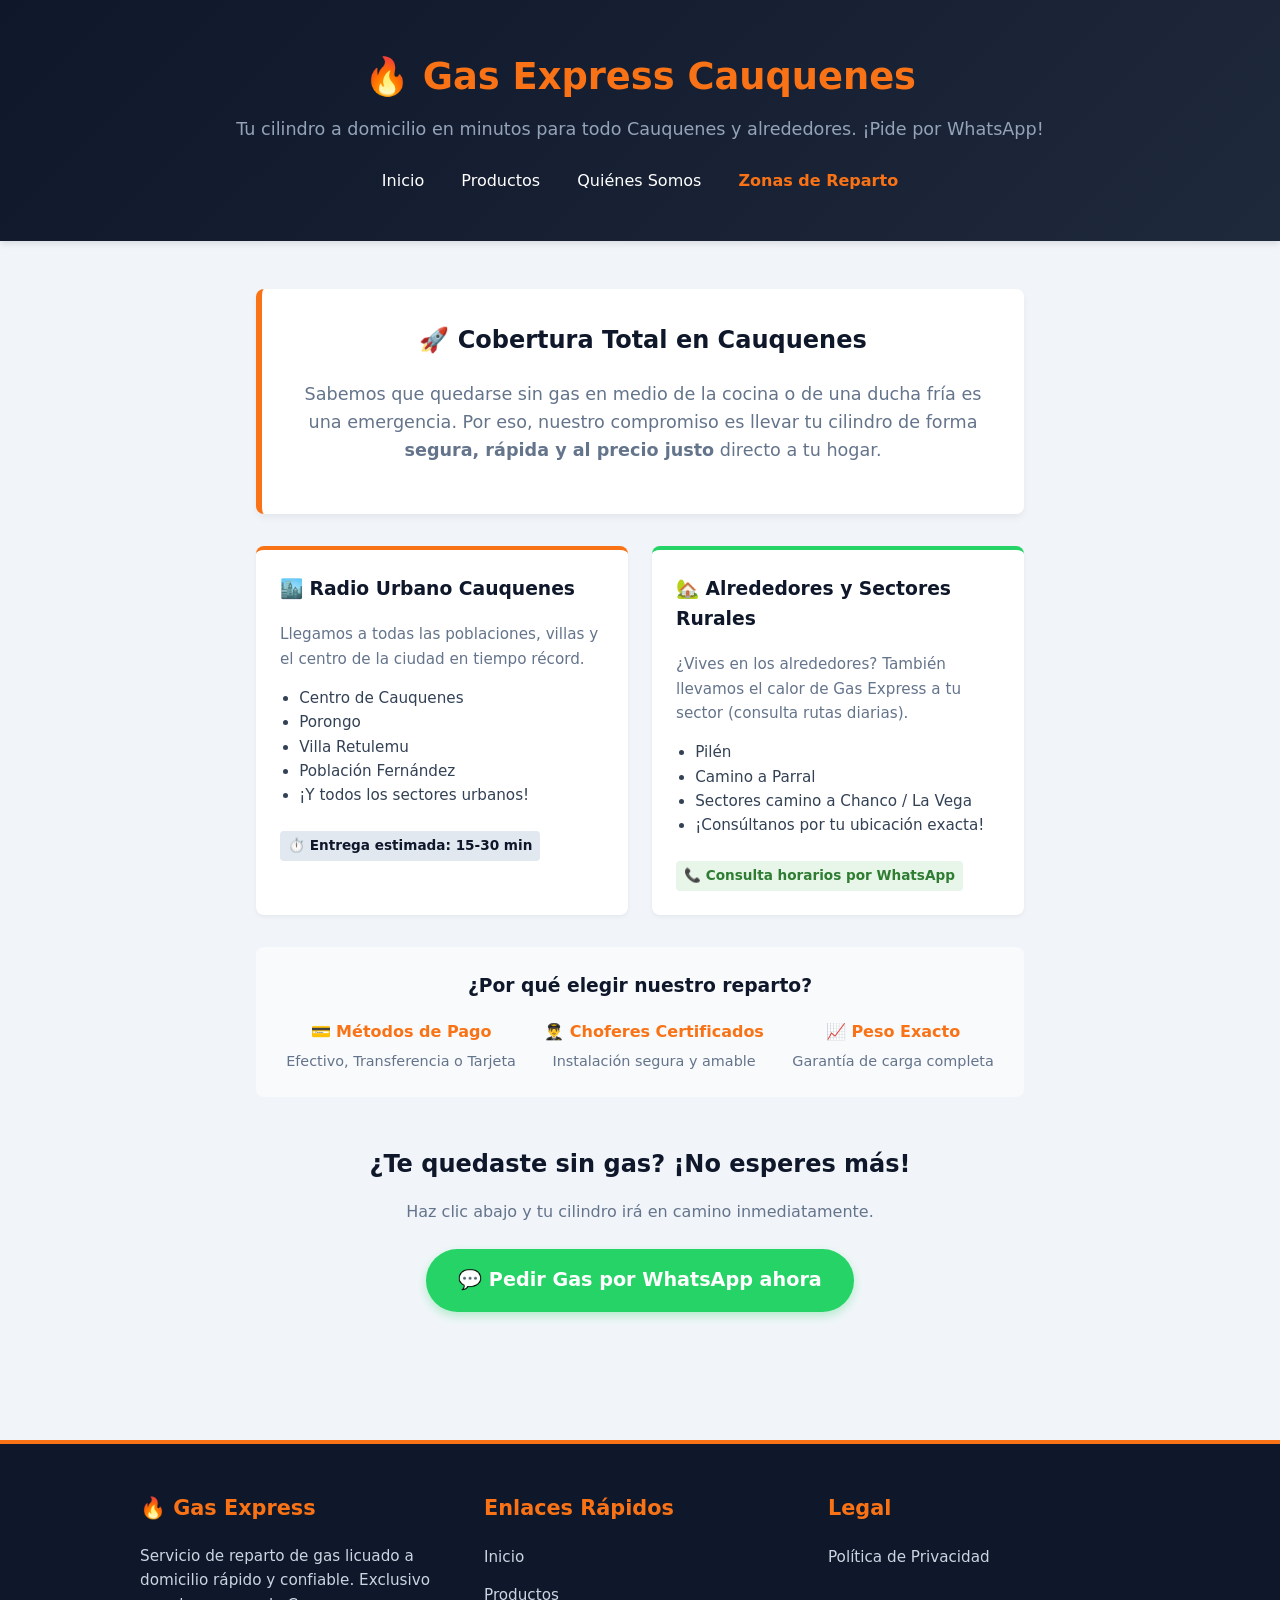
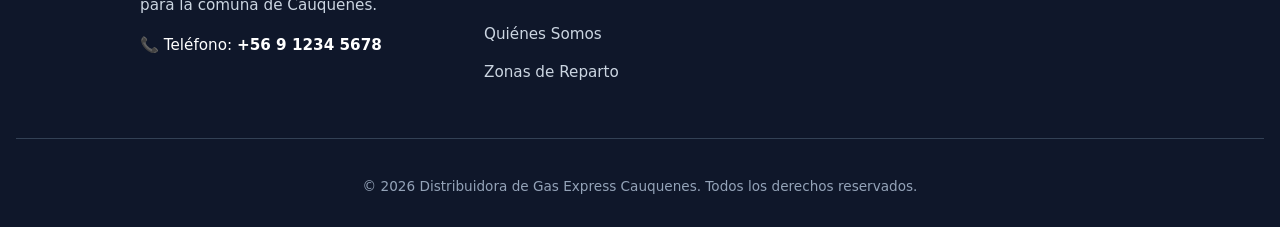
==== cauquenes.html @ a6c8bba9 "initial commit" ====
<!DOCTYPE html>
<html lang="es">
<head>
    <meta charset="UTF-8">
    <meta name="viewport" content="width=device-width, initial-scale=1.0">
    <title>Gas Express - Reparto a Domicilio en Cauquenes</title>
    <link rel="stylesheet" href="styles.css">
</head>
<body>

    <header>
        <h1>🔥 Gas Express Cauquenes</h1>
        <p>Tu cilindro a domicilio en minutos para todo Cauquenes y alrededores. ¡Pide por WhatsApp!</p>
        
        <nav class="main-nav">
            <a href="index.html" class="nav-link">Inicio</a>
            <a href="productos.html" class="nav-link">Productos</a>
            <a href="nosotros.html" class="nav-link">Quiénes Somos</a>
            <a href="cauquenes.html" class="nav-link active">Zonas de Reparto</a>
        </nav>
    </header>

    <div class="container section-container">
        
        <!-- Sección 1: Propuesta de valor de reparto -->
        <div class="product-card promo-card">
            <h2>🚀 Cobertura Total en Cauquenes</h2>
            <p>
                Sabemos que quedarse sin gas en medio de la cocina o de una ducha fría es una emergencia. Por eso, nuestro compromiso es llevar tu cilindro de forma <strong>segura, rápida y al precio justo</strong> directo a tu hogar.
            </p>
        </div>

        <!-- Sección 2: Cuadrícula de Zonas -->
        <div class="zones-grid">
            
            <!-- Zona Urbana -->
            <div class="zone-card zone-urban">
                <h3>🏙️ Radio Urbano Cauquenes</h3>
                <p>Llegamos a todas las poblaciones, villas y el centro de la ciudad en tiempo récord.</p>
                <ul class="zone-list">
                    <li>Centro de Cauquenes</li>
                    <li>Porongo</li>
                    <li>Villa Retulemu</li>
                    <li>Población Fernández</li>
                    <li>¡Y todos los sectores urbanos!</li>
                </ul>
                <span class="badge badge-gray">⏱️ Entrega estimada: 15-30 min</span>
            </div>

            <!-- Zonas Rurales -->
            <div class="zone-card zone-rural">
                <h3>🏡 Alrededores y Sectores Rurales</h3>
                <p>¿Vives en los alrededores? También llevamos el calor de Gas Express a tu sector (consulta rutas diarias).</p>
                <ul class="zone-list">
                    <li>Pilén</li>
                    <li>Camino a Parral</li>
                    <li>Sectores camino a Chanco / La Vega</li>
                    <li>¡Consúltanos por tu ubicación exacta!</li>
                </ul>
                <span class="badge badge-green">📞 Consulta horarios por WhatsApp</span>
            </div>

        </div>

        <!-- Sección 3: Beneficios Rápidos -->
        <div class="benefits-panel">
            <h3>¿Por qué elegir nuestro reparto?</h3>
            <div class="benefits-box">
                <div class="benefit-item">
                    <h4>💳 Métodos de Pago</h4>
                    <p>Efectivo, Transferencia o Tarjeta</p>
                </div>
                <div class="benefit-item">
                    <h4>👨‍✈️ Choferes Certificados</h4>
                    <p>Instalación segura y amable</p>
                </div>
                <div class="benefit-item">
                    <h4>📈 Peso Exacto</h4>
                    <p>Garantía de carga completa</p>
                </div>
            </div>
        </div>

        <!-- Sección 4: Llamado a la acción -->
        <div class="cta-section">
            <h2>¿Te quedaste sin gas? ¡No esperes más!</h2>
            <p>Haz clic abajo y tu cilindro irá en camino inmediatamente.</p>
            <a href="https://wa.me/56912345678?text=Hola,%20quiero%20pedir%20un%20cilindro%20en%20Cauquenes" target="_blank" class="wsp-cta-btn">
                💬 Pedir Gas por WhatsApp ahora
            </a>
        </div>

    </div>

    <script src="script.js"></script>

    <!-- PIE DE PÁGINA -->
    <footer class="site-footer">
        <div class="footer-container">
            
            <!-- Columna 1: Información de la Empresa -->
            <div class="footer-column">
                <h3>🔥 Gas Express</h3>
                <p>Servicio de reparto de gas licuado a domicilio rápido y confiable. Exclusivo para la comuna de Cauquenes.</p>
                <p class="footer-phone">📞 Teléfono: <strong>+56 9 1234 5678</strong></p>
            </div>

            <!-- Columna 2: Navegación -->
            <div class="footer-column">
                <h3>Enlaces Rápidos</h3>
                <ul>
                    <li><a href="index.html">Inicio</a></li>
                    <li><a href="productos.html">Productos</a></li>
                    <li><a href="nosotros.html">Quiénes Somos</a></li>
                    <li><a href="cauquenes.html">Zonas de Reparto</a></li>
                </ul>
            </div>

            <!-- Columna 3: Legal -->
            <div class="footer-column">
                <h3>Legal</h3>
                <ul>
                    <li><a href="privacidad.html">Política de Privacidad</a></li>
                </ul>
            </div>

        </div>

        <!-- Barra inferior de derechos -->
        <div class="footer-bottom">
            <p>&copy; 2026 Distribuidora de Gas Express Cauquenes. Todos los derechos reservados.</p>
        </div>
    </footer>
</body>
</html>
---- styles.css ----
/* ==========================================================================
   1. RESET BÁSICO Y CONFIGURACIÓN GLOBAL
   ========================================================================== */
*, *::before, *::after {
    box-shadow: none;
    box-sizing: border-box;
}

body {
    font-family: 'Segoe UI', system-ui, -apple-system, sans-serif;
    margin: 0;
    padding: 0;
    background-color: #f1f5f9;
    color: #334155;
    line-height: 1.6;
}

/* ==========================================================================
   2. ESTRUCTURA Y CONTENEDORES
   ========================================================================== */
.container,
.section-container,
.container-privacy {
    margin-right: auto;
    margin-left: auto;
    padding: 0 1.5rem;
}

.container { max-width: 900px; margin-top: 2rem; margin-bottom: 2rem; }
.section-container { max-width: 800px; padding: 1rem; }
.container-privacy { max-width: 800px; margin-top: 2rem; margin-bottom: 2rem; padding: 0 1rem; }

/* ==========================================================================
   3. CABECERA (HEADER) Y NAVEGACIÓN
   ========================================================================== */
header,
.site-header {
    background: linear-gradient(135deg, #0f172a, #1e293b);
    color: #ffffff;
    text-align: center;
    box-shadow: 0 4px 6px -1px rgba(0, 0, 0, 0.1);
}

header { padding: 3rem 1rem; }
.site-header { padding: 2rem 1rem; }

header h1,
.site-header h1 {
    margin: 0;
    color: #f97316; /* Naranja corporativo */
}

header h1 { font-size: 2.3rem; }
.site-header h1 { font-size: 2rem; }

header p {
    margin: 0.5rem 0 0 0;
    color: #94a3b8;
    font-size: 1.1rem;
}

/* Menús de Navegación Unificados */
.main-nav,
.site-nav {
    margin-top: 1.5rem;
    text-align: center;
}

.main-nav { color: #ffffff; }

.nav-link,
.site-nav a {
    color: #ffffff;
    margin: 0 1rem;
    text-decoration: none;
    display: inline-block;
    vertical-align: middle;
    transition: color 0.2s ease;
}

.nav-link:hover,
.nav-link.active,
.site-nav a:hover {
    color: #f97316;
}

.nav-link.active {
    font-weight: bold;
}

/* ==========================================================================
   4. COMPONENTES DE REDES SOCIALES
   ========================================================================== */
.social-bar {
    background-color: #ffffff;
    padding: 1.2rem;
    border-radius: 12px;
    box-shadow: 0 1px 3px rgba(0, 0, 0, 0.05);
    margin-bottom: 2rem;
    text-align: center;
}

.social-bar p {
    margin: 0 0 0.75rem 0;
    font-weight: 700;
    color: #475569;
    font-size: 0.85rem;
    text-transform: uppercase;
    letter-spacing: 0.05em;
}

.social-btn {
    display: inline-block;
    margin: 0.25rem 0.5rem;
    padding: 0.6rem 1.5rem;
    border-radius: 30px;
    color: #ffffff;
    text-decoration: none;
    font-size: 0.95rem;
    font-weight: 600;
    transition: transform 0.2s;
}

.social-btn:hover {
    transform: translateY(-2px);
}

.btn-ws { background-color: #25d366; }
.btn-fb { background-color: #1877f2; }
.btn-ig { background-color: #e1306c; }

/* ==========================================================================
   5. CONTROLES Y BUSCADOR
   ========================================================================== */
.controls-section {
    background-color: #ffffff;
    padding: 1rem;
    border-radius: 12px;
    margin-bottom: 1.5rem;
    box-shadow: 0 1px 3px rgba(0, 0, 0, 0.05);
}

.search-box {
    width: 100%;
    padding: 0.8rem 1rem;
    border: 1px solid #cbd5e1;
    border-radius: 8px;
    font-size: 1rem;
    outline: none;
}

.search-box:focus {
    border-color: #f97316;
    box-shadow: 0 0 0 2px rgba(249, 115, 22, 0.2);
}

/* ==========================================================================
   6. TARJETAS DE PRODUCTO / PROMOCIONES
   ========================================================================== */
.product-card,
.promo-card,
.privacy-card {
    background-color: #ffffff;
    border-radius: 12px;
    padding: 1.5rem;
    margin-bottom: 1.5rem;
    border-left: 6px solid #f97316;
    box-shadow: 0 2px 4px rgba(0, 0, 0, 0.04);
}

.product-img {
    width: 100px;
    height: 100px;
    object-fit: contain;
    float: left;
    margin-right: 1.5rem;
    background-color: #f8fafc;
    border-radius: 8px;
    padding: 6px;
    border: 1px solid #e2e8f0;
}

.product-header {
    margin: 0 0 0.25rem 0;
    font-size: 1.4rem;
    color: #0f172a;
}

.product-desc {
    margin: 0 0 1rem 0;
    color: #64748b;
    font-size: 0.95rem;
}

.product-footer {
    margin-top: 1rem;
    border-top: 1px solid #f1f5f9;
    padding-top: 0.75rem;
}

.product-price {
    font-size: 1.5rem;
    font-weight: 700;
    color: #0f172a;
    display: inline-block;
    margin-top: 0.25rem;
}

.btn-buy {
    display: inline-block;
    background-color: #25d366;
    color: white;
    text-decoration: none;
    padding: 0.6rem 1.4rem;
    border-radius: 8px;
    font-weight: 700;
    box-shadow: 0 2px 4px rgba(37, 211, 102, 0.2);
}

.btn-buy:hover {
    background-color: #22c55e;
}

.clearfix::after {
    content: "";
    clear: both;
    display: table;
}

/* ==========================================================================
   7. PÁGINA DE COBERTURA (ZONAS DE REPARTO)
   ========================================================================== */
.promo-card {
    text-align: center;
    padding: 2rem;
    margin-bottom: 2rem;
    border-radius: 8px;
    box-shadow: 0 4px 6px rgba(0, 0, 0, 0.05);
}

.promo-card h2,
.zone-card h3,
.benefits-panel h3,
.cta-section h2,
.privacy-card h2,
.privacy-body h3 {
    color: #0f172a;
    margin-top: 0;
}

.promo-card p,
.zone-card p,
.cta-section p,
.privacy-intro {
    color: #64748b;
}

.promo-card p {
    font-size: 1.1rem;
    line-height: 1.6;
}

/* Rejilla de Zonas */
.zones-grid {
    display: grid;
    grid-template-columns: repeat(auto-fit, minmax(280px, 1fr));
    gap: 1.5rem;
    margin-bottom: 2rem;
}

.zone-card {
    background: #ffffff;
    padding: 1.5rem;
    border-radius: 8px;
    box-shadow: 0 2px 4px rgba(0, 0, 0, 0.05);
}

.zone-card p {
    font-size: 0.95rem;
}

.zone-urban { border-top: 4px solid #f97316; }
.zone-rural { border-top: 4px solid #25d366; }

.zone-list {
    color: #334155;
    padding-left: 1.2rem;
    font-size: 0.95rem;
    line-height: 1.6;
}

/* Badges / Etiquetas */
.badge {
    display: inline-block;
    padding: 0.25rem 0.5rem;
    border-radius: 4px;
    font-size: 0.85rem;
    font-weight: bold;
    margin-top: 0.5rem;
}

.badge-gray { background: #e2e8f0; color: #0f172a; }
.badge-green { background: #e8f5e9; color: #2e7d32; }

/* Panel de Beneficios y CTA */
.benefits-panel {
    background: #f8fafc;
    padding: 1.5rem;
    border-radius: 8px;
    margin-bottom: 2rem;
    text-align: center;
}

.benefits-box {
    display: flex;
    flex-wrap: wrap;
    justify-content: space-around;
    gap: 1rem;
    margin-top: 1rem;
}

.benefit-item h4 { margin: 0; color: #f97316; }
.benefit-item p { margin: 5px 0 0 0; font-size: 0.9rem; color: #64748b; }

.cta-section { text-align: center; margin: 3rem 0; }
.cta-section h2 { margin-bottom: 0.5rem; }
.cta-section p { margin-bottom: 1.5rem; }

.wsp-cta-btn {
    background-color: #25d366;
    color: white;
    text-decoration: none;
    padding: 1rem 2rem;
    font-size: 1.2rem;
    font-weight: bold;
    border-radius: 50px;
    display: inline-block;
    box-shadow: 0 4px 10px rgba(37, 211, 102, 0.3);
    transition: transform 0.2s, background-color 0.2s;
}

.wsp-cta-btn:hover {
    transform: scale(1.03);
    background-color: #20ba5a;
}

/* ==========================================================================
   8. PÁGINA DE PRIVACIDAD
   ========================================================================== */
.privacy-card { border-radius: 8px; box-shadow: 0 4px 6px -1px rgba(0,0,0,0.1); padding: 2rem; }
.privacy-card h2 { font-size: 1.8rem; }
.privacy-intro { line-height: 1.6; margin-bottom: 2rem; }
.privacy-divider { border: 0; border-top: 1px solid #e2e8f0; margin: 2rem 0; }
.privacy-body { color: #334155; line-height: 1.7; }
.privacy-body h3 { margin-top: 1.5rem; font-size: 1.3rem; }
.privacy-body ul { padding-left: 1.5rem; margin-bottom: 1.5rem; }
.privacy-body li { margin-bottom: 0.5rem; }
.privacy-footer { color: #94a3b8; font-size: 0.85rem; margin-top: 3rem; border-top: 1px solid #e2e8f0; padding-top: 1rem; }

/* ==========================================================================
   9. PANEL DE ADMINISTRACIÓN
   ========================================================================== */
.admin-section {
    background-color: #0f172a;
    color: #f8fafc;
    padding: 2rem;
    border-radius: 12px;
    margin-top: 4rem;
    box-shadow: 0 10px 15px -3px rgba(0, 0, 0, 0.2);
}

.admin-section h2 { margin-top: 0; color: #f97316; font-size: 1.5rem; }
.form-group { margin-bottom: 1.25rem; }
.form-group label { display: block; margin-bottom: 0.4rem; color: #94a3b8; font-size: 0.9rem; }

.form-control,
textarea {
    width: 100%;
    border-radius: 6px;
    border: 1px solid #334155;
    background-color: #1e293b;
    color: #f8fafc;
    font-size: 1rem;
}

.form-control { padding: 0.75rem; }

textarea {
    font-family: monospace;
    color: #38bdf8;
    height: 150px;
    padding: 1rem;
    resize: vertical;
}

.btn-admin {
    background-color: #f97316;
    color: white;
    border: none;
    padding: 0.75rem 1.5rem;
    font-weight: 600;
    border-radius: 6px;
    cursor: pointer;
    margin-right: 0.5rem;
    margin-bottom: 0.5rem;
}

.btn-admin:hover { background-color: #ea580c; }
.btn-secondary { background-color: #475569; }
.btn-secondary:hover { background-color: #334155; }

/* ==========================================================================
   10. PIE DE PÁGINA (FOOTER)
   ========================================================================== */
.site-footer {
    background-color: #0f172a;
    color: #ffffff;
    padding: 3rem 1rem 1rem 1rem;
    margin-top: 4rem;
    border-top: 4px solid #f97316;
}

.footer-container {
    display: flex;
    justify-content: space-between;
    flex-wrap: wrap;
    max-width: 1000px;
    margin: 0 auto;
    gap: 2rem;
}

.footer-column { flex: 1; min-width: 250px; }
.footer-column h3 { color: #f97316; margin-top: 0; margin-bottom: 1.2rem; font-size: 1.3rem; }
.footer-column p { color: #cbd5e1; font-size: 0.95rem; }
.footer-phone { margin-top: 1rem; color: #ffffff !important; }
.footer-column ul { list-style: none; padding: 0; margin: 0; }
.footer-column ul li { margin-bottom: 0.8rem; }

.footer-column ul li a {
    color: #cbd5e1;
    text-decoration: none;
    transition: color 0.2s ease;
    font-size: 0.95rem;
}

.footer-column ul li a:hover { color: #f97316; }
.footer-bottom { text-align: center; border-top: 1px solid #334155; margin-top: 2.5rem; padding-top: 1.5rem; font-size: 0.85rem; color: #94a3b8; }

/* ==========================================================================
   11. MEDIA QUERIES (RESPONSIVE DESIGN)
   ========================================================================== */
@media (max-width: 600px) {
    .footer-container {
        flex-direction: column;
        text-align: center;
    }
    .product-img {
        float: none;
        margin: 0 auto 1rem auto;
        display: block;
    }
    .btn-buy,
    .product-price {
        display: block;
        text-align: center;
    }
    .btn-buy {
        float: none;
        margin-top: 1rem;
    }
}
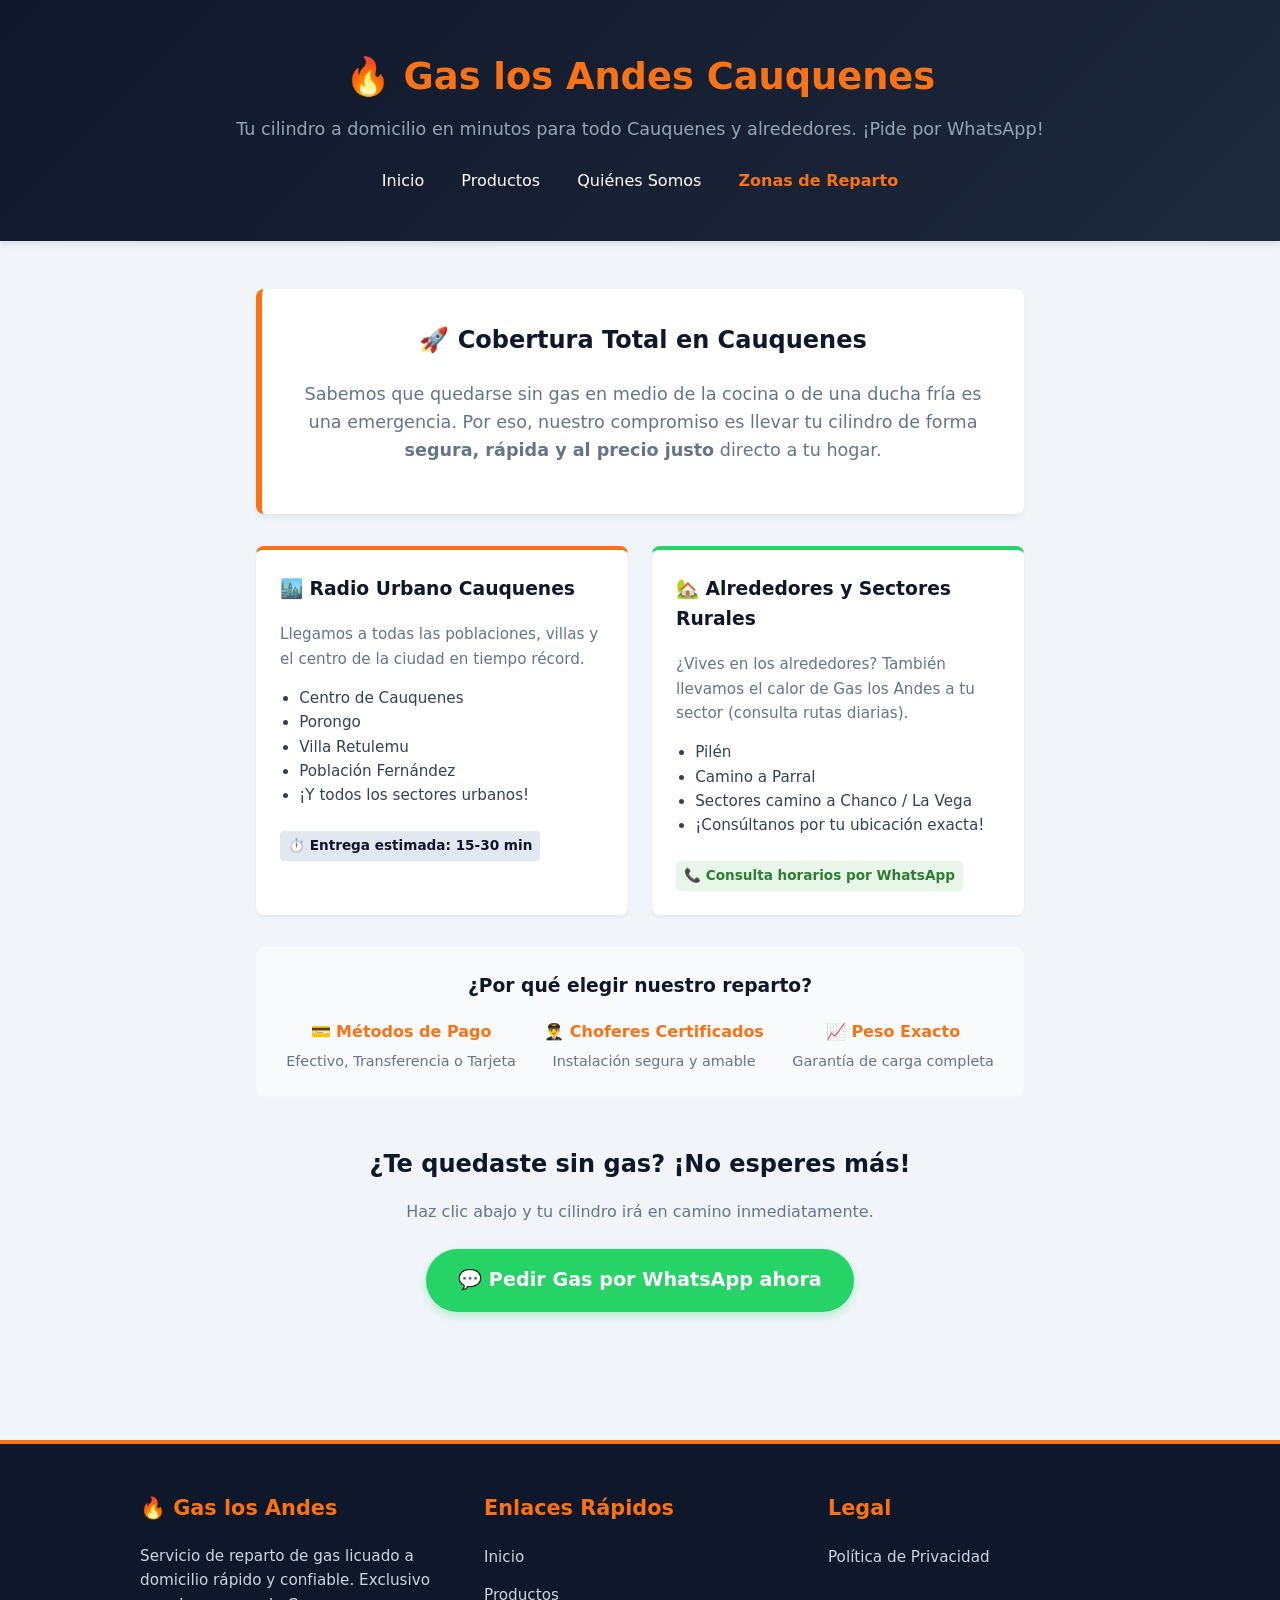
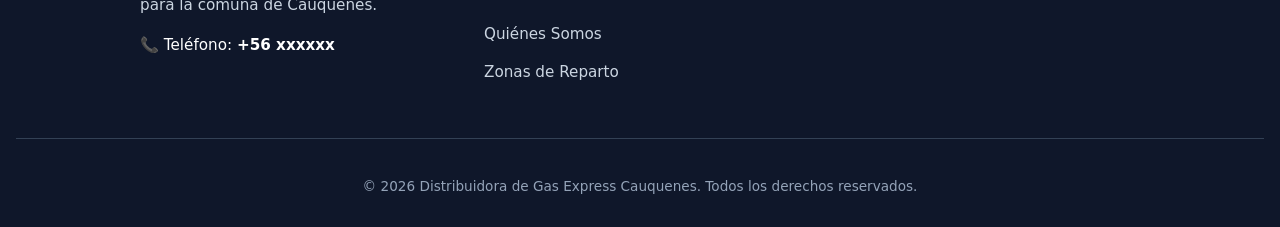
==== commit 77c81b2e: "Fix HTML formatting and structure in cauquenes.html" ====
--- a/cauquenes.html
+++ b/cauquenes.html
@@ -3,13 +3,14 @@
 <head>
     <meta charset="UTF-8">
     <meta name="viewport" content="width=device-width, initial-scale=1.0">
-    <title>Gas Express - Reparto a Domicilio en Cauquenes</title>
+    <title>Gas los Andes - Reparto a Domicilio en Cauquenes</title>
+     <meta name="keywords" content="Gas los Andes, Quiénes Somos, gas a domicilio, Cauquenes">
     <link rel="stylesheet" href="styles.css">
 </head>
 <body>
 
     <header>
-        <h1>🔥 Gas Express Cauquenes</h1>
+        <h1>🔥 Gas los Andes Cauquenes</h1>
         <p>Tu cilindro a domicilio en minutos para todo Cauquenes y alrededores. ¡Pide por WhatsApp!</p>
         
         <nav class="main-nav">
@@ -50,7 +51,7 @@
             <!-- Zonas Rurales -->
             <div class="zone-card zone-rural">
                 <h3>🏡 Alrededores y Sectores Rurales</h3>
-                <p>¿Vives en los alrededores? También llevamos el calor de Gas Express a tu sector (consulta rutas diarias).</p>
+                <p>¿Vives en los alrededores? También llevamos el calor de Gas los Andes a tu sector (consulta rutas diarias).</p>
                 <ul class="zone-list">
                     <li>Pilén</li>
                     <li>Camino a Parral</li>
@@ -100,9 +101,9 @@
             
             <!-- Columna 1: Información de la Empresa -->
             <div class="footer-column">
-                <h3>🔥 Gas Express</h3>
+                <h3>🔥 Gas los Andes</h3>
                 <p>Servicio de reparto de gas licuado a domicilio rápido y confiable. Exclusivo para la comuna de Cauquenes.</p>
-                <p class="footer-phone">📞 Teléfono: <strong>+56 9 1234 5678</strong></p>
+                <p class="footer-phone">📞 Teléfono: <strong>+56 xxxxxx</strong></p>
             </div>
 
             <!-- Columna 2: Navegación -->
@@ -132,4 +133,4 @@
         </div>
     </footer>
 </body>
-</html>+</html>
